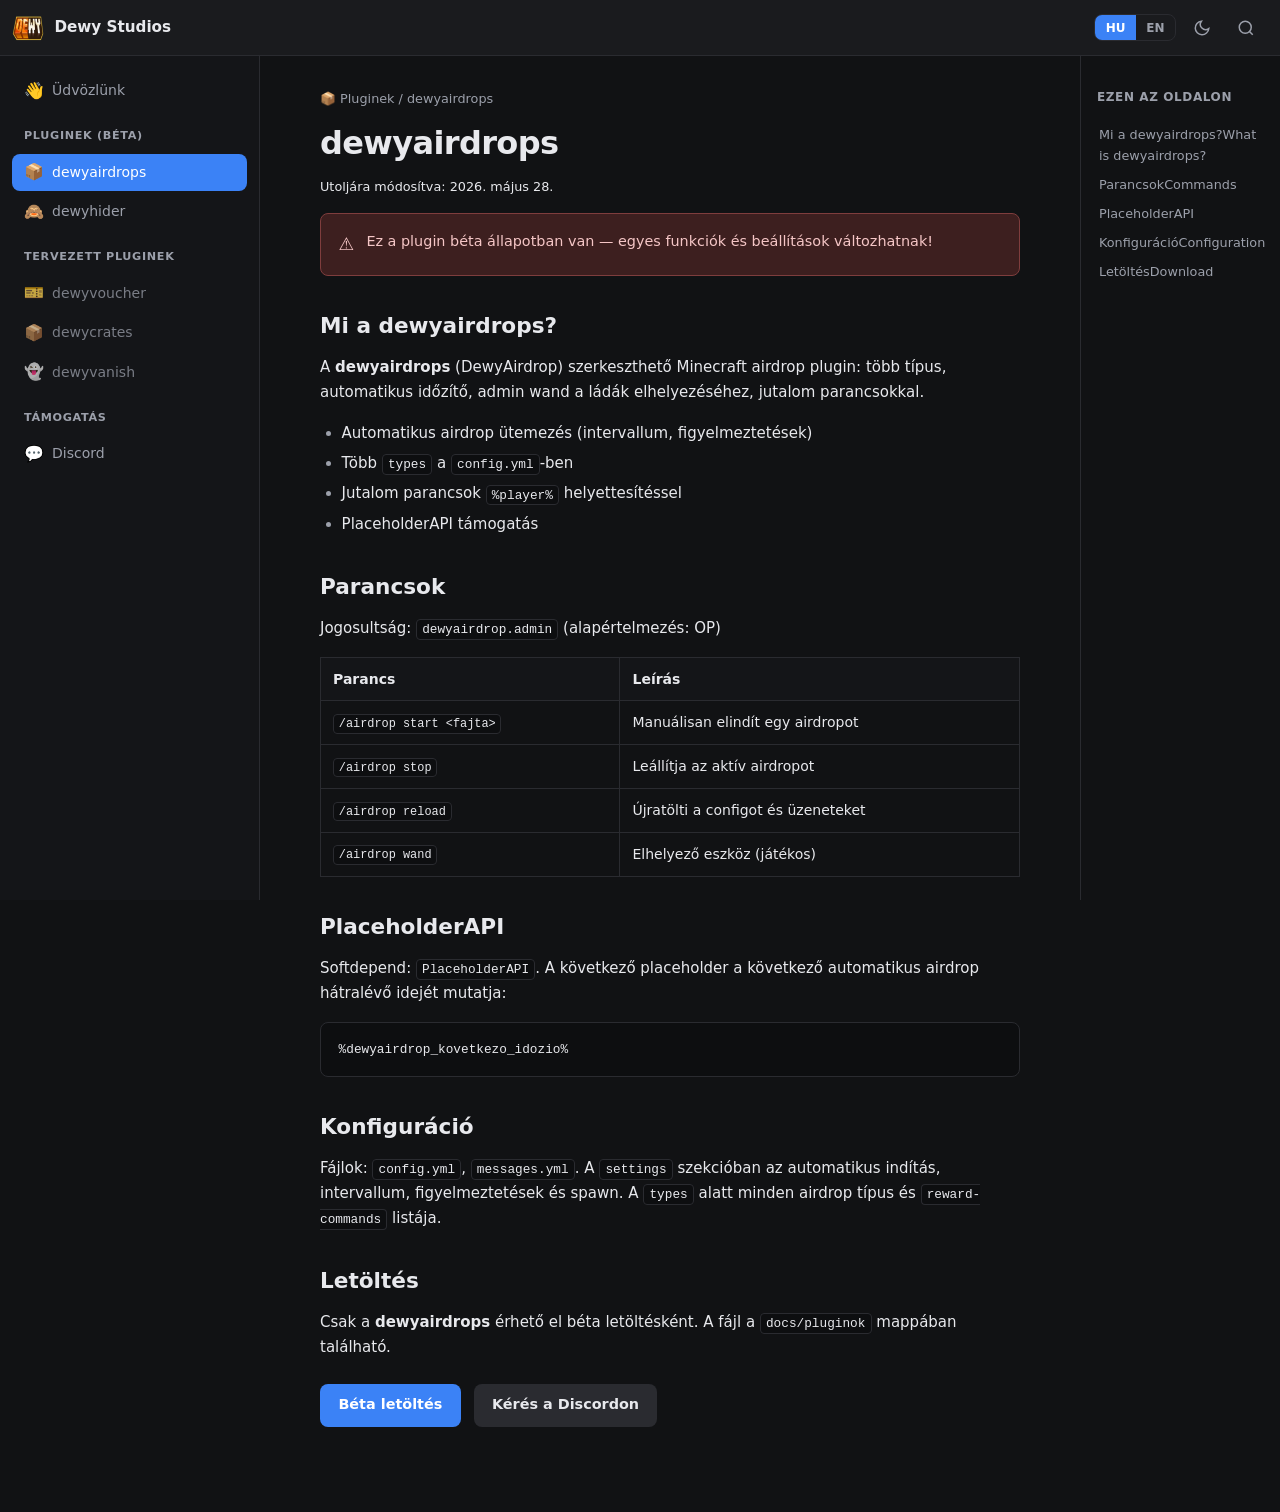
==== dewyairdrops.html @ 2e57b7cd "website" ====
<!DOCTYPE html>
<html lang="hu">
<head>
  <meta charset="UTF-8" />
  <meta name="viewport" content="width=device-width, initial-scale=1.0" />
  <title>dewyairdrops — Dewy Studios</title>
  <link rel="stylesheet" href="css/style.css" />
  <link rel="icon" href="logo.png" type="image/png" />
</head>
<body data-page="dewyairdrops">
  <header class="topbar">
    <div class="topbar-left">
      <button type="button" class="icon-btn mobile-menu-btn" id="menu-toggle" aria-label="Menu">
        <svg viewBox="0 0 24 24" fill="none" stroke="currentColor" stroke-width="2"><path d="M4 6h16M4 12h16M4 18h16"/></svg>
      </button>
      <a href="index.html" class="brand">
        <img src="logo.png" alt="Dewy Studios" class="brand-logo" />
        <span class="brand-title" data-i18n="siteTitle">Dewy Studios</span>
      </a>
    </div>
    <div class="topbar-right">
      <div class="lang-switch" role="group" aria-label="Language">
        <button type="button" class="lang-btn active" data-lang="hu">HU</button>
        <button type="button" class="lang-btn" data-lang="en">EN</button>
      </div>
      <button type="button" class="icon-btn" id="theme-toggle" aria-label="Theme">
        <svg class="icon-moon" viewBox="0 0 24 24" fill="none" stroke="currentColor" stroke-width="2"><path d="M21 12.79A9 9 0 1 1 11.21 3 7 7 0 0 0 21 12.79z"/></svg>
        <svg class="icon-sun" viewBox="0 0 24 24" fill="none" stroke="currentColor" stroke-width="2"><circle cx="12" cy="12" r="5"/><path d="M12 1v2M12 21v2M4.22 4.22l1.42 1.42M18.36 18.36l1.42 1.42M1 12h2M21 12h2M4.22 19.78l1.42-1.42M18.36 5.64l1.42-1.42"/></svg>
      </button>
      <button type="button" class="icon-btn" id="search-btn" aria-label="Search">
        <svg viewBox="0 0 24 24" fill="none" stroke="currentColor" stroke-width="2"><circle cx="11" cy="11" r="8"/><path d="m21 21-4.35-4.35"/></svg>
      </button>
    </div>
  </header>

  <div class="search-overlay" id="search-overlay" hidden>
    <div class="search-box">
      <input type="search" id="search-input" placeholder="Keresés…" autocomplete="off" />
      <ul class="search-results" id="search-results"></ul>
    </div>
  </div>

  <div class="layout">
    <aside class="sidebar" id="sidebar">
      <nav class="sidebar-nav">
        <a href="index.html" class="nav-item" data-page="welcome">
          <span class="nav-icon">👋</span>
          <span data-i18n="nav.welcome">Üdvözlünk</span>
        </a>
        <p class="nav-section" data-i18n="nav.pluginsBeta">Pluginek (Béta)</p>
        <a href="dewyairdrops.html" class="nav-item" data-page="dewyairdrops">
          <span class="nav-icon">📦</span>
          <span>dewyairdrops</span>
        </a>
        <a href="dewyhider.html" class="nav-item" data-page="dewyhider">
          <span class="nav-icon">🙈</span>
          <span>dewyhider</span>
        </a>
        <p class="nav-section" data-i18n="nav.planned">Tervezett pluginek</p>
        <a href="dewyvoucher.html" class="nav-item nav-muted" data-page="dewyvoucher">
          <span class="nav-icon">🎫</span>
          <span>dewyvoucher</span>
        </a>
        <a href="dewycrates.html" class="nav-item nav-muted" data-page="dewycrates">
          <span class="nav-icon">📦</span>
          <span>dewycrates</span>
        </a>
        <a href="dewyvanish.html" class="nav-item nav-muted" data-page="dewyvanish">
          <span class="nav-icon">👻</span>
          <span>dewyvanish</span>
        </a>
        <p class="nav-section" data-i18n="nav.support">Támogatás</p>
        <a href="https://dc.dewyofficial.hu" class="nav-item nav-external" target="_blank" rel="noopener noreferrer">
          <span class="nav-icon">💬</span>
          <span data-i18n="nav.discord">Discord</span>
        </a>
      </nav>
    </aside>

    <main class="content">
      <nav class="breadcrumb">📦 <span data-lang-block="hu">Pluginek / dewyairdrops</span><span data-lang-block="en" hidden>Plugins / dewyairdrops</span></nav>
      <h1 class="page-title">dewyairdrops</h1>
      <p class="page-meta"><span data-i18n="lastModified">Utoljára módosítva</span>: <span data-lang-block="hu">2026. május 28.</span><span data-lang-block="en" hidden>May 28, 2026</span></p>

      <div class="alert">
        <span class="alert-icon">⚠️</span>
        <span data-i18n="betaWarning">Ez a plugin béta állapotban van — egyes funkciók és beállítások változhatnak!</span>
      </div>

      <h2 id="what"><span data-lang-block="hu">Mi a dewyairdrops?</span><span data-lang-block="en" hidden>What is dewyairdrops?</span></h2>
      <div data-lang-block="hu">
        <p>A <strong>dewyairdrops</strong> (DewyAirdrop) szerkeszthető Minecraft airdrop plugin: több típus, automatikus időzítő, admin wand a ládák elhelyezéséhez, jutalom parancsokkal.</p>
        <ul>
          <li>Automatikus airdrop ütemezés (intervallum, figyelmeztetések)</li>
          <li>Több <code>types</code> a <code>config.yml</code>-ben</li>
          <li>Jutalom parancsok <code>%player%</code> helyettesítéssel</li>
          <li>PlaceholderAPI támogatás</li>
        </ul>
      </div>
      <div data-lang-block="en" hidden>
        <p><strong>dewyairdrops</strong> (DewyAirdrop) is an editable Minecraft airdrop plugin: multiple types, auto scheduling, admin wand for crate placement, and reward commands.</p>
        <ul>
          <li>Automatic airdrop scheduling (interval, warnings)</li>
          <li>Multiple <code>types</code> in <code>config.yml</code></li>
          <li>Reward commands with <code>%player%</code> placeholder</li>
          <li>PlaceholderAPI support</li>
        </ul>
      </div>

      <h2 id="commands"><span data-lang-block="hu">Parancsok</span><span data-lang-block="en" hidden>Commands</span></h2>
      <div data-lang-block="hu">
        <p>Jogosultság: <code>dewyairdrop.admin</code> (alapértelmezés: OP)</p>
        <div class="table-wrap"><table>
          <thead><tr><th>Parancs</th><th>Leírás</th></tr></thead>
          <tbody>
            <tr><td><code>/airdrop start &lt;fajta&gt;</code></td><td>Manuálisan elindít egy airdropot</td></tr>
            <tr><td><code>/airdrop stop</code></td><td>Leállítja az aktív airdropot</td></tr>
            <tr><td><code>/airdrop reload</code></td><td>Újratölti a configot és üzeneteket</td></tr>
            <tr><td><code>/airdrop wand</code></td><td>Elhelyező eszköz (játékos)</td></tr>
          </tbody>
        </table></div>
      </div>
      <div data-lang-block="en" hidden>
        <p>Permission: <code>dewyairdrop.admin</code> (default: OP)</p>
        <div class="table-wrap"><table>
          <thead><tr><th>Command</th><th>Description</th></tr></thead>
          <tbody>
            <tr><td><code>/airdrop start &lt;type&gt;</code></td><td>Manually starts an airdrop</td></tr>
            <tr><td><code>/airdrop stop</code></td><td>Stops the active airdrop</td></tr>
            <tr><td><code>/airdrop reload</code></td><td>Reloads config and messages</td></tr>
            <tr><td><code>/airdrop wand</code></td><td>Placement wand (player only)</td></tr>
          </tbody>
        </table></div>
      </div>

      <h2 id="papi">PlaceholderAPI</h2>
      <div data-lang-block="hu">
        <p>Softdepend: <code>PlaceholderAPI</code>. A következő placeholder a következő automatikus airdrop hátralévő idejét mutatja:</p>
      </div>
      <div data-lang-block="en" hidden>
        <p>Softdepend: <code>PlaceholderAPI</code>. The placeholder below shows the time until the next automatic airdrop:</p>
      </div>
      <code class="code-block">%dewyairdrop_kovetkezo_idozio%</code>

      <h2 id="config"><span data-lang-block="hu">Konfiguráció</span><span data-lang-block="en" hidden>Configuration</span></h2>
      <div data-lang-block="hu">
        <p>Fájlok: <code>config.yml</code>, <code>messages.yml</code>. A <code>settings</code> szekcióban az automatikus indítás, intervallum, figyelmeztetések és spawn. A <code>types</code> alatt minden airdrop típus és <code>reward-commands</code> listája.</p>
      </div>
      <div data-lang-block="en" hidden>
        <p>Files: <code>config.yml</code>, <code>messages.yml</code>. <code>settings</code> holds auto-start, interval, warnings, and spawn. Under <code>types</code>, define each airdrop and <code>reward-commands</code>.</p>
      </div>

      <h2 id="download"><span data-lang-block="hu">Letöltés</span><span data-lang-block="en" hidden>Download</span></h2>
      <div data-lang-block="hu">
        <p>Csak a <strong>dewyairdrops</strong> érhető el béta letöltésként. A fájl a <code>docs/pluginok</code> mappában található.</p>
      </div>
      <div data-lang-block="en" hidden>
        <p>Only <strong>dewyairdrops</strong> is available as a beta download. The file is in <code>docs/pluginok</code>.</p>
      </div>
      <div class="btn-row">
        <a href="docs/pluginok/dewyairdrop-beta.jar" download="dewyairdrop-beta.jar" class="btn btn-primary" data-i18n="downloadBeta">Béta letöltés</a>
        <a href="https://dc.dewyofficial.hu" class="btn" style="margin-left:0.5rem;background:var(--border);color:var(--text)" target="_blank" rel="noopener noreferrer" data-i18n="downloadDiscord">Kérés a Discordon</a>
      </div>
    </main>

    <aside class="toc" id="toc">
      <p class="toc-title" data-i18n="toc.title">Ezen az oldalon</p>
      <ul class="toc-list" id="toc-list"></ul>
    </aside>
  </div>

  <div class="sidebar-backdrop" id="sidebar-backdrop" hidden></div>
  <script src="js/i18n.js"></script>
  <script src="js/common.js"></script>
</body>
</html>
---- css/style.css ----
:root {
  --bg: #111214;
  --bg-elevated: #1a1b1e;
  --bg-sidebar: #141518;
  --border: #2a2b30;
  --text: #e8e9ed;
  --text-muted: #9ca0ab;
  --accent: #3b82f6;
  --accent-hover: #2563eb;
  --accent-bg: rgba(59, 130, 246, 0.15);
  --warning-bg: #3d1f1f;
  --warning-border: #7f3d3d;
  --warning-text: #f5c6c6;
  --code-bg: #0d0e10;
  --radius: 8px;
  --topbar-h: 56px;
  --sidebar-w: 260px;
  --toc-w: 200px;
  --font: "Inter", system-ui, -apple-system, sans-serif;
}

[data-theme="light"] {
  --bg: #f5f6f8;
  --bg-elevated: #ffffff;
  --bg-sidebar: #eef0f4;
  --border: #d8dce3;
  --text: #1a1d24;
  --text-muted: #5c6370;
  --accent-bg: rgba(59, 130, 246, 0.12);
  --warning-bg: #fef2f2;
  --warning-border: #fecaca;
  --warning-text: #991b1b;
  --code-bg: #f0f2f5;
}

*, *::before, *::after { box-sizing: border-box; }

html { scroll-behavior: smooth; }

body {
  margin: 0;
  font-family: var(--font);
  font-size: 15px;
  line-height: 1.65;
  color: var(--text);
  background: var(--bg);
}

a { color: var(--accent); text-decoration: none; }
a:hover { text-decoration: underline; }

/* Topbar */
.topbar {
  position: sticky;
  top: 0;
  z-index: 100;
  display: flex;
  align-items: center;
  justify-content: space-between;
  height: var(--topbar-h);
  padding: 0 1rem 0 0.75rem;
  background: var(--bg-elevated);
  border-bottom: 1px solid var(--border);
}

.topbar-left, .topbar-right {
  display: flex;
  align-items: center;
  gap: 0.5rem;
}

.brand {
  display: flex;
  align-items: center;
  gap: 0.65rem;
  color: var(--text);
  text-decoration: none;
  font-weight: 600;
  font-size: 0.95rem;
}

.brand:hover { text-decoration: none; }

.brand-logo {
  width: 32px;
  height: 32px;
  border-radius: 6px;
  object-fit: cover;
}

.icon-btn {
  display: flex;
  align-items: center;
  justify-content: center;
  width: 36px;
  height: 36px;
  padding: 0;
  border: none;
  border-radius: var(--radius);
  background: transparent;
  color: var(--text-muted);
  cursor: pointer;
}

.icon-btn:hover { background: var(--accent-bg); color: var(--text); }
.icon-btn svg { width: 18px; height: 18px; }

.mobile-menu-btn { display: none; }

.lang-switch {
  display: flex;
  border: 1px solid var(--border);
  border-radius: var(--radius);
  overflow: hidden;
}

.lang-btn {
  padding: 0.35rem 0.65rem;
  border: none;
  background: transparent;
  color: var(--text-muted);
  font-size: 0.75rem;
  font-weight: 600;
  cursor: pointer;
  font-family: inherit;
}

.lang-btn.active {
  background: var(--accent);
  color: #fff;
}

#theme-toggle .icon-sun { display: none; }
[data-theme="light"] #theme-toggle .icon-moon { display: none; }
[data-theme="light"] #theme-toggle .icon-sun { display: block; }

/* Layout */
.layout {
  display: grid;
  grid-template-columns: var(--sidebar-w) 1fr var(--toc-w);
  min-height: calc(100vh - var(--topbar-h));
}

.sidebar {
  position: sticky;
  top: var(--topbar-h);
  height: calc(100vh - var(--topbar-h));
  overflow-y: auto;
  padding: 1rem 0.75rem;
  background: var(--bg-sidebar);
  border-right: 1px solid var(--border);
}

.sidebar-nav { display: flex; flex-direction: column; gap: 2px; }

.nav-section {
  margin: 1rem 0 0.35rem 0.75rem;
  font-size: 0.7rem;
  font-weight: 600;
  text-transform: uppercase;
  letter-spacing: 0.06em;
  color: var(--text-muted);
}

.nav-item {
  display: flex;
  align-items: center;
  gap: 0.5rem;
  padding: 0.45rem 0.75rem;
  border-radius: var(--radius);
  color: var(--text-muted);
  font-size: 0.875rem;
  text-decoration: none;
  transition: background 0.15s, color 0.15s;
}

.nav-item:hover {
  background: var(--accent-bg);
  color: var(--text);
  text-decoration: none;
}

.nav-item.active {
  background: var(--accent);
  color: #fff;
}

.nav-item.nav-muted { opacity: 0.75; }

.nav-icon { font-size: 1rem; line-height: 1; width: 1.25rem; text-align: center; }

.content {
  max-width: 780px;
  padding: 2rem 2.5rem 4rem;
  margin: 0 auto;
  width: 100%;
}

.toc {
  position: sticky;
  top: var(--topbar-h);
  height: calc(100vh - var(--topbar-h));
  overflow-y: auto;
  padding: 2rem 1rem;
  border-left: 1px solid var(--border);
}

.toc-title {
  margin: 0 0 0.75rem;
  font-size: 0.75rem;
  font-weight: 600;
  text-transform: uppercase;
  letter-spacing: 0.05em;
  color: var(--text-muted);
}

.toc-list {
  list-style: none;
  margin: 0;
  padding: 0;
}

.toc-list a {
  display: block;
  padding: 0.25rem 0;
  font-size: 0.8rem;
  color: var(--text-muted);
  text-decoration: none;
  border-left: 2px solid transparent;
  padding-left: 0.5rem;
  margin-left: -0.5rem;
}

.toc-list a:hover,
.toc-list a.active {
  color: var(--accent);
  border-left-color: var(--accent);
}

.toc-list .toc-h3 { padding-left: 1rem; font-size: 0.75rem; }

/* Article */
.breadcrumb {
  font-size: 0.8rem;
  color: var(--text-muted);
  margin-bottom: 0.5rem;
}

.page-title {
  margin: 0 0 0.35rem;
  font-size: 2rem;
  font-weight: 700;
  letter-spacing: -0.02em;
}

.page-meta {
  font-size: 0.8rem;
  color: var(--text-muted);
  margin-bottom: 1.5rem;
}

.alert {
  display: flex;
  gap: 0.75rem;
  padding: 1rem 1.1rem;
  margin-bottom: 1.75rem;
  border-radius: var(--radius);
  background: var(--warning-bg);
  border: 1px solid var(--warning-border);
  color: var(--warning-text);
  font-size: 0.9rem;
}

.alert-icon { font-size: 1.1rem; flex-shrink: 0; }

.content h2 {
  margin: 2rem 0 0.75rem;
  font-size: 1.35rem;
  font-weight: 600;
  scroll-margin-top: calc(var(--topbar-h) + 1rem);
}

.content h3 {
  margin: 1.5rem 0 0.5rem;
  font-size: 1.05rem;
  font-weight: 600;
  scroll-margin-top: calc(var(--topbar-h) + 1rem);
}

.content p { margin: 0 0 1rem; color: var(--text); }

.content ul, .content ol {
  margin: 0 0 1rem;
  padding-left: 1.35rem;
}

.content li { margin-bottom: 0.35rem; }

.content li::marker { color: var(--text-muted); }

code, .code-block {
  font-family: ui-monospace, "Cascadia Code", "Fira Code", monospace;
  font-size: 0.85em;
}

code {
  padding: 0.15em 0.4em;
  border-radius: 4px;
  background: var(--code-bg);
  border: 1px solid var(--border);
}

.code-block {
  display: block;
  padding: 1rem 1.1rem;
  margin: 0 0 1rem;
  border-radius: var(--radius);
  background: var(--code-bg);
  border: 1px solid var(--border);
  overflow-x: auto;
  white-space: pre-wrap;
  word-break: break-all;
}

.table-wrap { overflow-x: auto; margin-bottom: 1rem; }

table {
  width: 100%;
  border-collapse: collapse;
  font-size: 0.875rem;
}

th, td {
  padding: 0.6rem 0.75rem;
  text-align: left;
  border: 1px solid var(--border);
}

th { background: var(--bg-sidebar); font-weight: 600; }

.btn-row { margin: 1.5rem 0; }

.btn {
  display: inline-flex;
  align-items: center;
  gap: 0.5rem;
  padding: 0.6rem 1.15rem;
  border-radius: var(--radius);
  font-weight: 600;
  font-size: 0.9rem;
  font-family: inherit;
  border: none;
  cursor: pointer;
  text-decoration: none;
  transition: background 0.15s, opacity 0.15s;
}

.btn-primary {
  background: var(--accent);
  color: #fff;
}

.btn-primary:hover {
  background: var(--accent-hover);
  text-decoration: none;
  color: #fff;
}

.btn-disabled {
  background: var(--border);
  color: var(--text-muted);
  cursor: not-allowed;
  pointer-events: none;
}

.badge {
  display: inline-block;
  padding: 0.15rem 0.5rem;
  font-size: 0.7rem;
  font-weight: 600;
  text-transform: uppercase;
  border-radius: 4px;
  background: var(--accent-bg);
  color: var(--accent);
  vertical-align: middle;
  margin-left: 0.35rem;
}

.badge-soon {
  background: rgba(156, 160, 171, 0.2);
  color: var(--text-muted);
}

.planned-card {
  padding: 1rem;
  border: 1px dashed var(--border);
  border-radius: var(--radius);
  color: var(--text-muted);
  margin-bottom: 1rem;
}

/* Search */
.search-overlay {
  position: fixed;
  inset: 0;
  z-index: 200;
  background: rgba(0, 0, 0, 0.6);
  display: flex;
  align-items: flex-start;
  justify-content: center;
  padding-top: 10vh;
}

.search-overlay[hidden] { display: none; }

.search-box {
  width: min(520px, 92vw);
  background: var(--bg-elevated);
  border: 1px solid var(--border);
  border-radius: var(--radius);
  box-shadow: 0 16px 48px rgba(0, 0, 0, 0.4);
  overflow: hidden;
}

.search-box input {
  width: 100%;
  padding: 1rem 1.1rem;
  border: none;
  background: transparent;
  color: var(--text);
  font-size: 1rem;
  font-family: inherit;
  outline: none;
  border-bottom: 1px solid var(--border);
}

.search-results {
  list-style: none;
  margin: 0;
  padding: 0.5rem;
  max-height: 320px;
  overflow-y: auto;
}

.search-results li a {
  display: block;
  padding: 0.55rem 0.75rem;
  border-radius: 6px;
  color: var(--text);
  text-decoration: none;
}

.search-results li a:hover {
  background: var(--accent-bg);
  text-decoration: none;
}

.sidebar-backdrop {
  position: fixed;
  inset: 0;
  z-index: 90;
  background: rgba(0, 0, 0, 0.5);
}

.sidebar-backdrop[hidden] { display: none; }

@media (max-width: 1100px) {
  .toc { display: none; }
  .layout { grid-template-columns: var(--sidebar-w) 1fr; }
}

@media (max-width: 768px) {
  .mobile-menu-btn { display: flex; }

  .layout { grid-template-columns: 1fr; }

  .sidebar {
    position: fixed;
    top: var(--topbar-h);
    left: 0;
    z-index: 95;
    width: min(280px, 85vw);
    transform: translateX(-100%);
    transition: transform 0.2s ease;
  }

  .sidebar.open { transform: translateX(0); }

  .content { padding: 1.25rem 1rem 3rem; }

  .page-title { font-size: 1.5rem; }
}
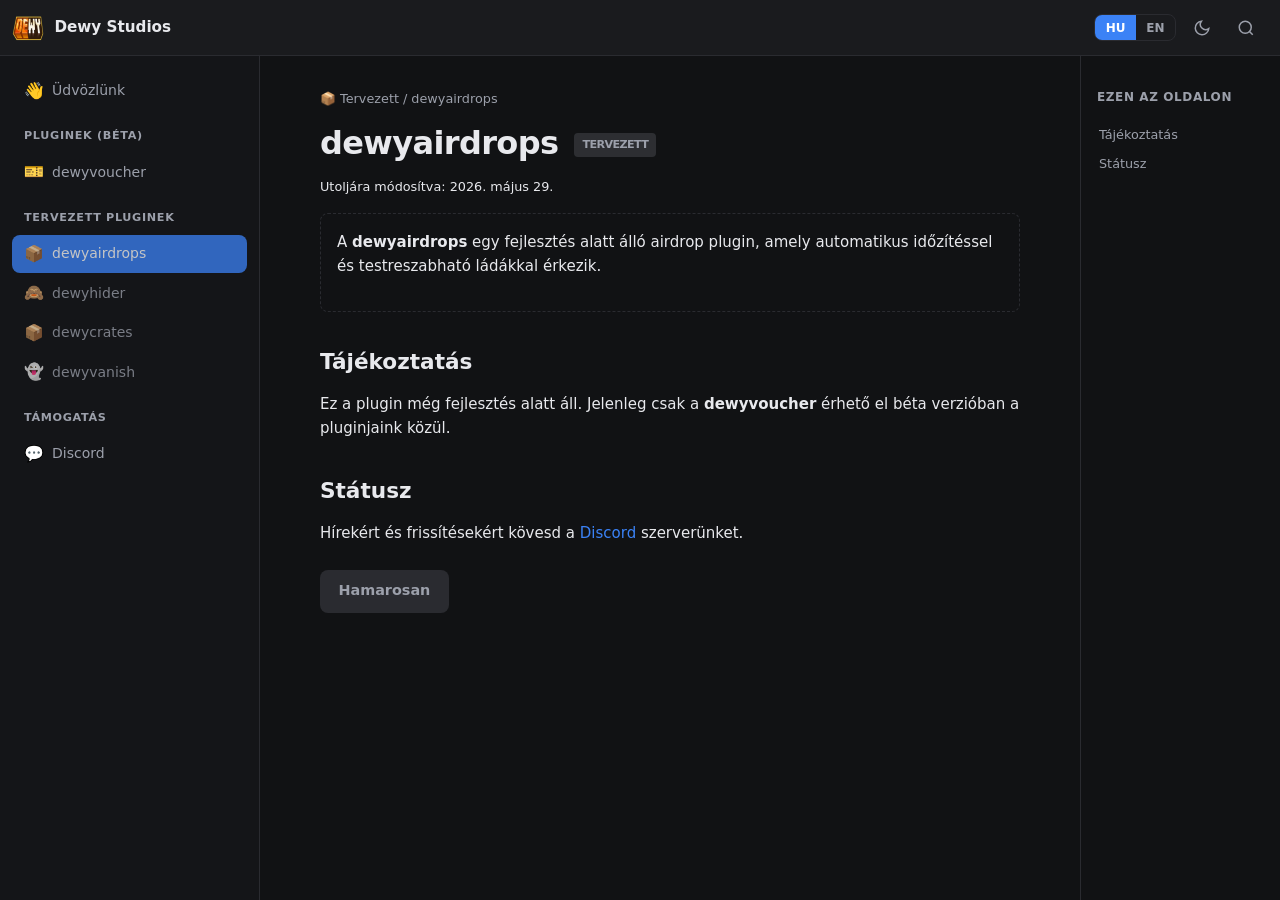
==== commit 78497cd1: "web" ====
--- a/dewyairdrops.html
+++ b/dewyairdrops.html
@@ -48,18 +48,18 @@
           <span data-i18n="nav.welcome">Üdvözlünk</span>
         </a>
         <p class="nav-section" data-i18n="nav.pluginsBeta">Pluginek (Béta)</p>
-        <a href="dewyairdrops.html" class="nav-item" data-page="dewyairdrops">
+        <a href="dewyvoucher.html" class="nav-item" data-page="dewyvoucher">
+          <span class="nav-icon">🎫</span>
+          <span>dewyvoucher</span>
+        </a>
+        <p class="nav-section" data-i18n="nav.planned">Tervezett pluginek</p>
+        <a href="dewyairdrops.html" class="nav-item nav-muted" data-page="dewyairdrops">
           <span class="nav-icon">📦</span>
           <span>dewyairdrops</span>
         </a>
-        <a href="dewyhider.html" class="nav-item" data-page="dewyhider">
+        <a href="dewyhider.html" class="nav-item nav-muted" data-page="dewyhider">
           <span class="nav-icon">🙈</span>
           <span>dewyhider</span>
-        </a>
-        <p class="nav-section" data-i18n="nav.planned">Tervezett pluginek</p>
-        <a href="dewyvoucher.html" class="nav-item nav-muted" data-page="dewyvoucher">
-          <span class="nav-icon">🎫</span>
-          <span>dewyvoucher</span>
         </a>
         <a href="dewycrates.html" class="nav-item nav-muted" data-page="dewycrates">
           <span class="nav-icon">📦</span>
@@ -78,93 +78,27 @@
     </aside>
 
     <main class="content">
-      <nav class="breadcrumb">📦 <span data-lang-block="hu">Pluginek / dewyairdrops</span><span data-lang-block="en" hidden>Plugins / dewyairdrops</span></nav>
-      <h1 class="page-title">dewyairdrops</h1>
-      <p class="page-meta"><span data-i18n="lastModified">Utoljára módosítva</span>: <span data-lang-block="hu">2026. május 28.</span><span data-lang-block="en" hidden>May 28, 2026</span></p>
+      <nav class="breadcrumb">📦 <span data-lang-block="hu">Tervezett / dewyairdrops</span><span data-lang-block="en" hidden>Planned / dewyairdrops</span></nav>
+      <h1 class="page-title">dewyairdrops <span class="badge badge-soon">Tervezett</span></h1>
+      <p class="page-meta"><span data-i18n="lastModified">Utoljára módosítva</span>: 2026. május 29.</p>
 
-      <div class="alert">
-        <span class="alert-icon">⚠️</span>
-        <span data-i18n="betaWarning">Ez a plugin béta állapotban van — egyes funkciók és beállítások változhatnak!</span>
+      <div class="planned-card">
+        <p>A <strong>dewyairdrops</strong> egy fejlesztés alatt álló airdrop plugin, amely automatikus időzítéssel és testreszabható ládákkal érkezik.</p>
       </div>
 
-      <h2 id="what"><span data-lang-block="hu">Mi a dewyairdrops?</span><span data-lang-block="en" hidden>What is dewyairdrops?</span></h2>
-      <div data-lang-block="hu">
-        <p>A <strong>dewyairdrops</strong> (DewyAirdrop) szerkeszthető Minecraft airdrop plugin: több típus, automatikus időzítő, admin wand a ládák elhelyezéséhez, jutalom parancsokkal.</p>
-        <ul>
-          <li>Automatikus airdrop ütemezés (intervallum, figyelmeztetések)</li>
-          <li>Több <code>types</code> a <code>config.yml</code>-ben</li>
-          <li>Jutalom parancsok <code>%player%</code> helyettesítéssel</li>
-          <li>PlaceholderAPI támogatás</li>
-        </ul>
-      </div>
-      <div data-lang-block="en" hidden>
-        <p><strong>dewyairdrops</strong> (DewyAirdrop) is an editable Minecraft airdrop plugin: multiple types, auto scheduling, admin wand for crate placement, and reward commands.</p>
-        <ul>
-          <li>Automatic airdrop scheduling (interval, warnings)</li>
-          <li>Multiple <code>types</code> in <code>config.yml</code></li>
-          <li>Reward commands with <code>%player%</code> placeholder</li>
-          <li>PlaceholderAPI support</li>
-        </ul>
-      </div>
+      <h2 id="info">Tájékoztatás</h2>
+      <p>Ez a plugin még fejlesztés alatt áll. Jelenleg csak a <strong>dewyvoucher</strong> érhető el béta verzióban a pluginjaink közül.</p>
 
-      <h2 id="commands"><span data-lang-block="hu">Parancsok</span><span data-lang-block="en" hidden>Commands</span></h2>
-      <div data-lang-block="hu">
-        <p>Jogosultság: <code>dewyairdrop.admin</code> (alapértelmezés: OP)</p>
-        <div class="table-wrap"><table>
-          <thead><tr><th>Parancs</th><th>Leírás</th></tr></thead>
-          <tbody>
-            <tr><td><code>/airdrop start &lt;fajta&gt;</code></td><td>Manuálisan elindít egy airdropot</td></tr>
-            <tr><td><code>/airdrop stop</code></td><td>Leállítja az aktív airdropot</td></tr>
-            <tr><td><code>/airdrop reload</code></td><td>Újratölti a configot és üzeneteket</td></tr>
-            <tr><td><code>/airdrop wand</code></td><td>Elhelyező eszköz (játékos)</td></tr>
-          </tbody>
-        </table></div>
-      </div>
-      <div data-lang-block="en" hidden>
-        <p>Permission: <code>dewyairdrop.admin</code> (default: OP)</p>
-        <div class="table-wrap"><table>
-          <thead><tr><th>Command</th><th>Description</th></tr></thead>
-          <tbody>
-            <tr><td><code>/airdrop start &lt;type&gt;</code></td><td>Manually starts an airdrop</td></tr>
-            <tr><td><code>/airdrop stop</code></td><td>Stops the active airdrop</td></tr>
-            <tr><td><code>/airdrop reload</code></td><td>Reloads config and messages</td></tr>
-            <tr><td><code>/airdrop wand</code></td><td>Placement wand (player only)</td></tr>
-          </tbody>
-        </table></div>
-      </div>
+      <h2 id="status">Státusz</h2>
+      <p>Hírekért és frissítésekért kövesd a <a href="https://dc.dewyofficial.hu" target="_blank" rel="noopener noreferrer">Discord</a> szerverünket.</p>
 
-      <h2 id="papi">PlaceholderAPI</h2>
-      <div data-lang-block="hu">
-        <p>Softdepend: <code>PlaceholderAPI</code>. A következő placeholder a következő automatikus airdrop hátralévő idejét mutatja:</p>
-      </div>
-      <div data-lang-block="en" hidden>
-        <p>Softdepend: <code>PlaceholderAPI</code>. The placeholder below shows the time until the next automatic airdrop:</p>
-      </div>
-      <code class="code-block">%dewyairdrop_kovetkezo_idozio%</code>
-
-      <h2 id="config"><span data-lang-block="hu">Konfiguráció</span><span data-lang-block="en" hidden>Configuration</span></h2>
-      <div data-lang-block="hu">
-        <p>Fájlok: <code>config.yml</code>, <code>messages.yml</code>. A <code>settings</code> szekcióban az automatikus indítás, intervallum, figyelmeztetések és spawn. A <code>types</code> alatt minden airdrop típus és <code>reward-commands</code> listája.</p>
-      </div>
-      <div data-lang-block="en" hidden>
-        <p>Files: <code>config.yml</code>, <code>messages.yml</code>. <code>settings</code> holds auto-start, interval, warnings, and spawn. Under <code>types</code>, define each airdrop and <code>reward-commands</code>.</p>
-      </div>
-
-      <h2 id="download"><span data-lang-block="hu">Letöltés</span><span data-lang-block="en" hidden>Download</span></h2>
-      <div data-lang-block="hu">
-        <p>Csak a <strong>dewyairdrops</strong> érhető el béta letöltésként. A fájl a <code>docs/pluginok</code> mappában található.</p>
-      </div>
-      <div data-lang-block="en" hidden>
-        <p>Only <strong>dewyairdrops</strong> is available as a beta download. The file is in <code>docs/pluginok</code>.</p>
-      </div>
       <div class="btn-row">
-        <a href="docs/pluginok/dewyairdrop-beta.jar" download="dewyairdrop-beta.jar" class="btn btn-primary" data-i18n="downloadBeta">Béta letöltés</a>
-        <a href="https://dc.dewyofficial.hu" class="btn" style="margin-left:0.5rem;background:var(--border);color:var(--text)" target="_blank" rel="noopener noreferrer" data-i18n="downloadDiscord">Kérés a Discordon</a>
+        <span class="btn btn-disabled">Hamarosan</span>
       </div>
     </main>
 
     <aside class="toc" id="toc">
-      <p class="toc-title" data-i18n="toc.title">Ezen az oldalon</p>
+      <p class="toc-title">Ezen az oldalon</p>
       <ul class="toc-list" id="toc-list"></ul>
     </aside>
   </div>
